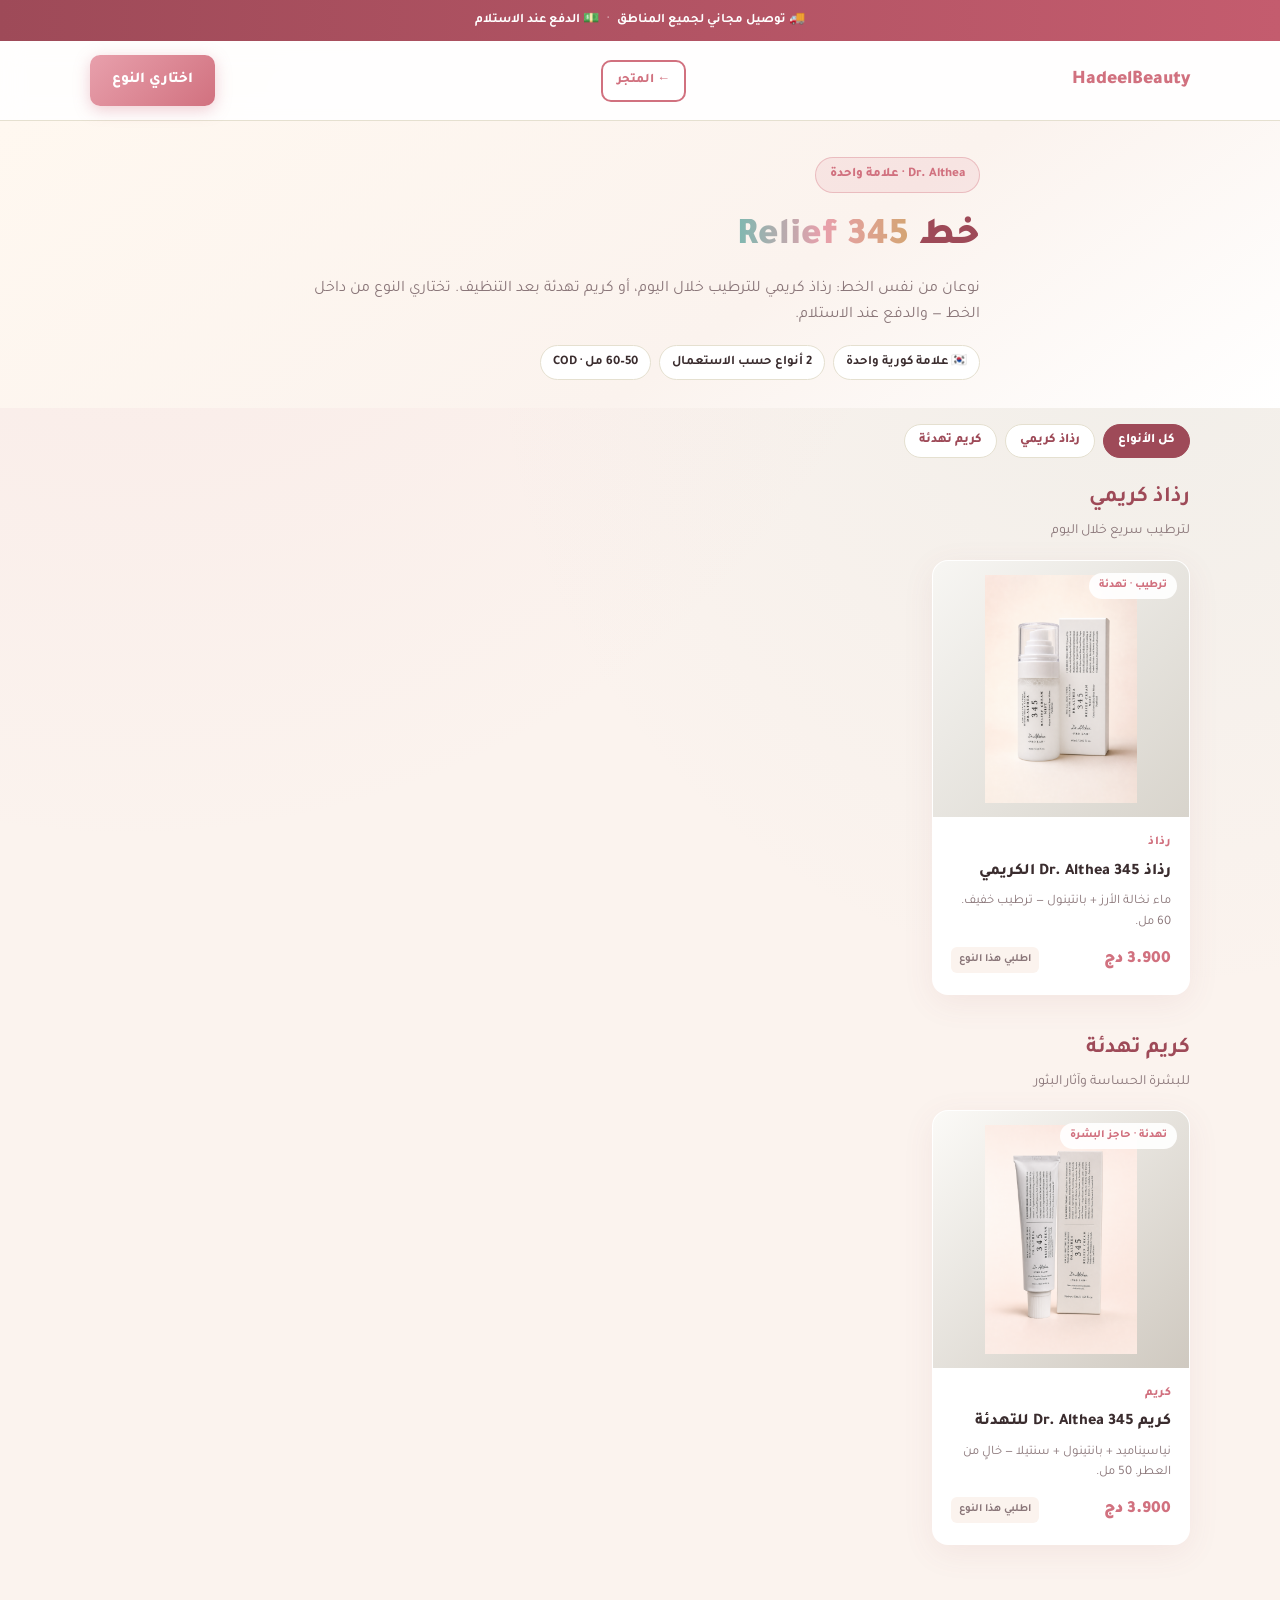
==== althea.html @ 45a796de "Add Anua, Dr. Althea, and Beauty of Joseon as brand lines with type filters. Co-authored-by: Cursor " ====
<!DOCTYPE html>
<html lang="ar" dir="rtl">
<head>
<meta charset="UTF-8" />
<meta name="viewport" content="width=device-width, initial-scale=1.0" />
<title>خط Dr. Althea 345 | HadeelBeauty</title>
<meta name="description" content="خط Dr. Althea 345 Relief — علامة كورية واحدة بنوعين: رذاذ كريمي وكريم تهدئة. الدفع عند الاستلام في الجزائر." />
<link rel="preconnect" href="https://fonts.googleapis.com">
<link href="https://fonts.googleapis.com/css2?family=Tajawal:wght@400;500;700;800;900&display=swap" rel="stylesheet">
<link rel="stylesheet" href="style.css?v=12" />
<link rel="canonical" href="https://hadeelbeauty.store/althea.html" />
<script src="config.js?v=9" charset="UTF-8"></script>
<script>
(function () {
  var id = (window.HADEELBEAUTY_CONFIG && window.HADEELBEAUTY_CONFIG.META_PIXEL_ID) || "";
  if (!id) return;
  !function (f, b, e, v, n, t, s) {
    if (f.fbq) return;
    n = f.fbq = function () { n.callMethod ? n.callMethod.apply(n, arguments) : n.queue.push(arguments); };
    if (!f._fbq) f._fbq = n;
    n.push = n; n.loaded = true; n.version = "2.0"; n.queue = [];
    t = b.createElement(e); t.async = true; t.src = v;
    s = b.getElementsByTagName(e)[0]; s.parentNode.insertBefore(t, s);
  }(window, document, "script", "https://connect.facebook.net/en_US/fbevents.js");
  fbq("init", id);
  fbq("track", "PageView");
})();
</script>
<noscript><img height="1" width="1" style="display:none" alt=""
  src="https://www.facebook.com/tr?id=1027331430352258&amp;ev=PageView&amp;noscript=1" /></noscript>
</head>
<body data-line-key="ALTHEA_LINE">

<div class="promo-bar">
  <div class="container promo-inner">
    <span>🚚 توصيل مجاني لجميع المناطق</span>
    <span class="promo-sep">·</span>
    <span>💵 الدفع عند الاستلام</span>
  </div>
</div>

<header class="site-header">
  <div class="container header-inner">
    <a href="index.html" class="logo">
      <span style="font-weight:900;font-size:1.2rem;color:var(--primary)">HadeelBeauty</span>
    </a>
    <a href="index.html" class="btn btn-outline pd-back">← المتجر</a>
    <a href="#line-products" class="btn btn-primary">اختاري النوع</a>
  </div>
</header>

<main class="arencia-page">
  <section class="arencia-hero">
    <div class="container arencia-hero-inner">
      <span class="section-badge">Dr. Althea · علامة واحدة</span>
      <h1>خط <span class="text-gradient">345 Relief</span></h1>
      <p class="arencia-lead">نوعان من نفس الخط: رذاذ كريمي للترطيب خلال اليوم، أو كريم تهدئة بعد التنظيف. تختاري النوع من داخل الخط — والدفع عند الاستلام.</p>
      <ul class="arencia-hero-pills">
        <li>🇰🇷 علامة كورية واحدة</li>
        <li>2 أنواع حسب الاستعمال</li>
        <li>50–60 مل · COD</li>
      </ul>
    </div>
  </section>

  <section id="line-products" class="arencia-line">
    <div class="container">
      <div class="arencia-filters" id="lineFilters" role="tablist" aria-label="أنواع الخط"></div>
      <div id="lineGroups">
        <p class="loading">جاري تحميل الخط...</p>
      </div>
    </div>
  </section>
</main>

<script src="tracking.js?v=5" charset="UTF-8"></script>
<script src="brand-line.js?v=1" charset="UTF-8"></script>
</body>
</html>
---- style.css ----
/* ── Announcement Bar ──────────────────────────────────────────────── */
.announcement-bar {
  background: linear-gradient(90deg, #9e4a58 0%, #c45c6e 50%, #9e4a58 100%);
  color: #fff;
  text-align: center;
  padding: 9px 16px;
  font-size: 12.5px;
  font-weight: 700;
  letter-spacing: 0.01em;
  position: relative;
  overflow: hidden;
}

.announcement-bar::before {
  content: '';
  position: absolute;
  inset: 0;
  background: repeating-linear-gradient(
    90deg,
    transparent,
    transparent 40px,
    rgba(255,255,255,0.04) 40px,
    rgba(255,255,255,0.04) 41px
  );
  pointer-events: none;
}

.announcement-bar-inner {
  display: flex;
  flex-wrap: wrap;
  justify-content: center;
  align-items: center;
  gap: 6px 14px;
  position: relative;
  z-index: 1;
}

.announcement-sep {
  color: rgba(255,255,255,0.45);
  font-size: 11px;
}

@media (max-width: 600px) {
  .announcement-sep { display: none; }
  .announcement-bar-inner { flex-direction: column; gap: 3px; }
  .announcement-bar { padding: 8px 12px; font-size: 11.5px; }
}

/* ─────────────────────────────────────────────────────────────────── */

:root {
  --brand-green: #e8a0ac;
  --brand-green-dark: #d1717f;
  --brand-green-deep: #9e4a58;
  --brand-green-light: #f5c4cc;
  --brand-pink: #c45c6e;
  --brand-cyan: #7eb8b0;
  --brand-gold: #d4a574;
  --cream: #fbf3ee;
  --cream-dark: #f5ebe6;
  --text: #3a2c2e;
  --muted: #8a7679;
  --white: #ffffff;
  --border: #e5e0d0;
  --gold: #FFCC00;
  --radius: 16px;
  --radius-sm: 10px;
  --shadow: 0 8px 32px rgba(158, 74, 88, 0.08);
  --shadow-lg: 0 16px 48px rgba(158, 74, 88, 0.12);
}

* { box-sizing: border-box; }

html { scroll-behavior: smooth; }

body {
  margin: 0;
  font-family: 'Tajawal', sans-serif;
  background: var(--cream);
  color: var(--text);
  line-height: 1.65;
  background-image:
    radial-gradient(circle at 10% 0%, rgba(232, 160, 172, 0.12) 0%, transparent 42%),
    radial-gradient(circle at 90% 20%, rgba(126, 184, 176, 0.08) 0%, transparent 38%);
}

a { color: inherit; text-decoration: none; }

.container {
  max-width: 1140px;
  margin: 0 auto;
  padding: 0 20px;
}

.text-gradient {
  background: linear-gradient(90deg, var(--brand-cyan), var(--brand-green), var(--brand-gold));
  -webkit-background-clip: text;
  background-clip: text;
  color: transparent;
}

/* Promo bar */
.promo-bar {
  background: linear-gradient(90deg, var(--brand-green-deep), var(--brand-pink));
  color: white;
  font-size: 13px;
  font-weight: 700;
}

.promo-inner {
  display: flex;
  flex-wrap: wrap;
  justify-content: center;
  align-items: center;
  gap: 8px;
  padding: 10px 20px;
}

.promo-sep { opacity: 0.45; }

/* Header */
.site-header {
  background: rgba(255, 255, 255, 0.92);
  backdrop-filter: blur(12px);
  border-bottom: 1px solid var(--border);
  position: sticky;
  top: 0;
  z-index: 50;
}

.header-inner {
  display: flex;
  align-items: center;
  justify-content: space-between;
  gap: 16px;
  padding: 14px 20px;
}

.logo {
  display: flex;
  align-items: center;
  gap: 10px;
  font-size: 22px;
  font-weight: 900;
  color: var(--brand-green-dark);
  flex-shrink: 0;
}

.logo-img {
  display: block;
  height: 48px;
  width: auto;
  max-width: min(160px, 42vw);
  object-fit: contain;
}

.footer-logo-img {
  display: block;
  width: min(170px, 100%);
  height: auto;
  margin-bottom: 12px;
  background: white;
  border-radius: 12px;
  padding: 8px 12px;
}

.logo-text {
  font-size: 26px;
  font-weight: 900;
  color: var(--brand-green-dark);
}

.footer-logo-text {
  font-size: 24px;
  display: block;
  margin-bottom: 10px;
  color: white;
}

.logo-img {
  height: 56px;
  width: auto;
  display: block;
  object-fit: contain;
}

.footer-logo {
  height: 64px;
  width: auto;
  display: block;
  margin-bottom: 12px;
  object-fit: contain;
}

.logo-icon { flex-shrink: 0; }

.header-nav {
  display: flex;
  gap: 20px;
  font-size: 14px;
  font-weight: 700;
  color: var(--muted);
}

.header-nav a:hover { color: var(--brand-green-dark); }

.cart-btn {
  position: relative;
  background: linear-gradient(135deg, var(--brand-green), var(--brand-green-dark));
  color: white;
  border: none;
  border-radius: 999px;
  padding: 10px 18px;
  font-family: inherit;
  font-size: 14px;
  font-weight: 800;
  cursor: pointer;
  box-shadow: 0 4px 16px rgba(209, 113, 127, 0.35);
  flex-shrink: 0;
}

.cart-count {
  background: white;
  color: var(--brand-green-dark);
  border-radius: 999px;
  padding: 1px 8px;
  font-size: 12px;
  margin-inline-start: 4px;
}

/* Hero */
.hero {
  position: relative;
  background: linear-gradient(145deg, #fce4ec 0%, var(--cream) 50%, #fff 100%);
  padding: 52px 0 64px;
  overflow: hidden;
}

.hero--with-banner {
  background: none;
  padding: 0;
  min-height: 460px;
  display: flex;
  align-items: center;
}

.hero--with-banner .hero-banner-img {
  position: absolute;
  inset: 0;
  width: 100%;
  height: 100%;
  object-fit: cover;
  object-position: center;
  z-index: 0;
}

.hero--with-banner .hero-banner-overlay {
  position: absolute;
  inset: 0;
  background: linear-gradient(135deg, rgba(251,243,238,0.88) 0%, rgba(251,243,238,0.72) 50%, rgba(251,243,238,0.55) 100%);
  z-index: 1;
}

.hero--with-banner .hero-bg-pattern { z-index: 2; }
.hero--with-banner .container { position: relative; z-index: 3; }

.hero--classic {
  padding: 56px 0 48px;
  text-align: center;
}

.hero-classic {
  position: relative;
  z-index: 1;
  max-width: 640px;
  margin: 0 auto;
  display: flex;
  flex-direction: column;
  align-items: center;
}

.hero-logo--center {
  width: min(280px, 82vw);
  margin-bottom: 12px;
}

.hero-tagline {
  margin: 0 0 16px;
  font-size: 13px;
  font-weight: 700;
  letter-spacing: 0.02em;
  color: var(--muted);
}

.hero-classic h1 {
  font-size: clamp(28px, 5vw, 40px);
  font-weight: 900;
  line-height: 1.4;
  margin: 0 0 14px;
  color: var(--brand-green-deep);
}

.hero-classic .hero-lead {
  max-width: 520px;
  margin: 0 0 24px;
  text-align: center;
}

.hero-actions--center {
  justify-content: center;
  margin-bottom: 20px;
}

.hero-trust-list {
  list-style: none;
  margin: 0;
  padding: 0;
  display: flex;
  flex-wrap: wrap;
  justify-content: center;
  gap: 10px 18px;
  font-size: 13px;
  font-weight: 700;
  color: var(--brand-green-dark);
}

.hero-trust-list li {
  opacity: 0.9;
}

.hero-bg-pattern {
  position: absolute;
  inset: 0;
  opacity: 0.35;
  background-image:
    radial-gradient(circle, rgba(209, 113, 127, 0.15) 1px, transparent 1px);
  background-size: 24px 24px;
  pointer-events: none;
}

.hero-grid {
  position: relative;
  z-index: 1;
  display: grid;
  grid-template-columns: 1.05fr 0.95fr;
  gap: 36px;
  align-items: center;
}

.hero-copy h1 {
  font-size: clamp(28px, 4vw, 42px);
  font-weight: 900;
  line-height: 1.35;
  margin: 12px 0 16px;
  color: var(--brand-green-deep);
}

.hero-logo {
  display: block;
  width: min(240px, 78vw);
  height: auto;
  margin-bottom: 14px;
}

.hero-lead {
  font-size: 17px;
  color: var(--muted);
  margin: 0 0 24px;
  max-width: 520px;
}

.hero-actions {
  display: flex;
  flex-wrap: wrap;
  gap: 12px;
  margin-bottom: 20px;
}

.hero-badges {
  display: flex;
  flex-wrap: wrap;
  gap: 8px;
}

.hero-badge {
  background: white;
  border: 1px solid var(--border);
  border-radius: 999px;
  padding: 6px 12px;
  font-size: 12px;
  font-weight: 700;
  color: var(--brand-green-dark);
}

.hero-visual {
  position: relative;
  min-height: 320px;
}

.hero-image-frame {
  position: relative;
  display: block;
  border-radius: calc(var(--radius) + 4px);
  overflow: hidden;
  box-shadow: var(--shadow-lg);
  border: 3px solid rgba(255, 255, 255, 0.85);
  background: #fff;
  text-decoration: none;
  color: inherit;
}

.hero-image-frame--product {
  background: linear-gradient(160deg, #fff 0%, var(--cream) 100%);
}

.hero-banner-img {
  display: block;
  width: 100%;
  height: auto;
  aspect-ratio: 16 / 10;
  object-fit: cover;
}

.hero-banner-img--product {
  aspect-ratio: 1 / 1;
  object-fit: contain;
  padding: 20px;
}

.hero-float-card {
  position: absolute;
  bottom: 16px;
  left: 16px;
  right: 16px;
  display: flex;
  align-items: center;
  gap: 10px;
  background: rgba(255, 255, 255, 0.94);
  backdrop-filter: blur(8px);
  border-radius: var(--radius-sm);
  padding: 12px 14px;
  box-shadow: 0 8px 24px rgba(158, 74, 88, 0.15);
  border: 1px solid rgba(255, 255, 255, 0.9);
}

.hero-float-badge {
  flex-shrink: 0;
  font-size: 11px;
  font-weight: 800;
  color: white;
  background: linear-gradient(135deg, var(--brand-green), var(--brand-green-dark));
  padding: 6px 10px;
  border-radius: 999px;
}

.hero-float-card img {
  display: none;
}

.hero-float-label {
  display: flex;
  flex-direction: column;
  gap: 2px;
  min-width: 0;
}

.hero-float-label strong {
  font-size: 13px;
  color: var(--brand-green-deep);
}

.hero-float-label span {
  font-size: 11px;
  color: var(--muted);
  font-weight: 700;
}

/* Brand story */
.brand-story {
  padding: 56px 0;
  background: white;
  border-top: 1px solid var(--border);
  border-bottom: 1px solid var(--border);
}

.brand-story-grid {
  display: grid;
  grid-template-columns: 1fr 1.1fr;
  gap: 40px;
  align-items: center;
}

.brand-story-visual {
  position: relative;
  border-radius: var(--radius);
  overflow: hidden;
  box-shadow: var(--shadow);
}

.brand-story-visual--photo {
  border-radius: 20px;
  overflow: hidden;
  box-shadow: 0 20px 60px rgba(158, 74, 88, 0.18);
}

.brand-story-img {
  width: 100%;
  height: 100%;
  object-fit: cover;
  display: block;
  border-radius: 20px;
  transition: transform 0.5s ease;
}

.brand-story-visual--photo:hover .brand-story-img {
  transform: scale(1.03);
}

.brand-story-visual--logo {
  display: flex;
  flex-direction: column;
  align-items: center;
  justify-content: center;
  min-height: 280px;
  padding: 40px 28px;
  background: linear-gradient(160deg, #fff 0%, var(--cream) 100%);
  border: 1px solid var(--border);
  box-shadow: none;
}

.brand-story-logo-only {
  display: block;
  width: min(300px, 100%);
  height: auto;
}

.brand-story-logo-caption {
  margin: 16px 0 0;
  font-size: 14px;
  font-weight: 700;
  color: var(--muted);
  text-align: center;
}

.brand-story-lead {
  font-size: 16px;
  color: var(--muted);
  line-height: 1.85;
  margin: 0 0 20px;
}

.brand-pillars {
  list-style: none;
  margin: 0;
  padding: 0;
  display: flex;
  flex-direction: column;
  gap: 14px;
}

.brand-pillars li {
  display: flex;
  gap: 14px;
  align-items: flex-start;
  background: var(--cream);
  border: 1px solid var(--border);
  border-radius: var(--radius-sm);
  padding: 14px 16px;
}

.brand-pillar-icon {
  font-size: 26px;
  line-height: 1;
  flex-shrink: 0;
}

.brand-pillars strong {
  display: block;
  color: var(--brand-green-deep);
  margin-bottom: 4px;
  font-size: 15px;
}

.brand-pillars p {
  margin: 0;
  font-size: 13px;
  color: var(--muted);
  line-height: 1.7;
}

/* Section shared */
.section-badge {
  display: inline-block;
  background: rgba(232, 160, 172, 0.18);
  color: var(--brand-green-dark);
  border: 1px solid rgba(209, 113, 127, 0.35);
  font-size: 13px;
  font-weight: 800;
  padding: 6px 14px;
  border-radius: 999px;
  margin-bottom: 10px;
}

.section-badge.light {
  background: rgba(255, 255, 255, 0.2);
  color: white;
}

.section-head {
  text-align: center;
  margin-bottom: 32px;
}

.section-title {
  font-size: clamp(24px, 3vw, 32px);
  font-weight: 900;
  margin: 0 0 10px;
  color: var(--brand-green-deep);
}

.section-lead {
  font-size: 16px;
  color: var(--muted);
  max-width: 620px;
  margin: 0 auto;
}

/* Stats */
.stats {
  padding: 0 0 8px;
  margin-top: -24px;
  position: relative;
  z-index: 2;
}

.stats-grid {
  display: grid;
  grid-template-columns: repeat(4, 1fr);
  gap: 14px;
}

.stat-card {
  background: white;
  border-radius: var(--radius);
  box-shadow: var(--shadow);
  padding: 20px 14px;
  text-align: center;
}

.stat-icon { font-size: 28px; display: block; margin-bottom: 6px; }

.stat-num {
  display: block;
  font-size: 26px;
  font-weight: 900;
  color: var(--brand-green-dark);
  line-height: 1.2;
}

.stat-label {
  font-size: 12px;
  font-weight: 700;
  color: var(--muted);
}

/* Trust bar */
.trust-bar {
  background: white;
  border-bottom: 1px solid var(--border);
  margin-top: 20px;
}

.trust-bar-inner {
  display: grid;
  grid-template-columns: repeat(4, 1fr);
  gap: 12px;
  padding: 18px 20px;
}

.trust-item {
  display: flex;
  align-items: center;
  justify-content: center;
  gap: 8px;
  font-size: 13px;
  font-weight: 800;
  color: var(--brand-green-dark);
  text-align: center;
}

.trust-icon { font-size: 18px; flex-shrink: 0; }

/* Products */
.products-section {
  padding: 56px 0 40px;
  background: linear-gradient(180deg, var(--cream) 0%, #fff 100%);
}

.product-grid {
  display: grid;
  grid-template-columns: repeat(auto-fill, minmax(240px, 1fr));
  gap: 22px;
}

.loading { color: var(--muted); text-align: center; grid-column: 1 / -1; }

.product-card {
  background: white;
  border-radius: var(--radius);
  box-shadow: var(--shadow);
  overflow: hidden;
  cursor: pointer;
  transition: transform 0.18s ease, box-shadow 0.18s ease;
  display: flex;
  flex-direction: column;
  border: 1px solid transparent;
}

.product-card:hover {
  transform: translateY(-6px);
  box-shadow: var(--shadow-lg);
  border-color: var(--border);
}

.product-thumb {
  aspect-ratio: 1 / 1;
  display: flex;
  align-items: center;
  justify-content: center;
  position: relative;
  overflow: hidden;
}

.product-thumb img {
  width: 100%;
  height: 100%;
  object-fit: contain;
  background: transparent;
  padding: 14px;
}

.product-thumb-placeholder {
  width: 100%;
  height: 100%;
  display: flex;
  flex-direction: column;
  align-items: center;
  justify-content: center;
  gap: 8px;
  font-size: 52px;
}

.product-category {
  position: absolute;
  top: 12px;
  right: 12px;
  background: rgba(255, 255, 255, 0.92);
  color: var(--brand-green-dark);
  font-size: 11px;
  font-weight: 800;
  padding: 4px 10px;
  border-radius: 999px;
}

.product-info {
  padding: 16px 18px 20px;
  display: flex;
  flex-direction: column;
  gap: 8px;
  flex: 1;
}

.product-info h3 {
  font-size: 16px;
  font-weight: 800;
  margin: 0;
  line-height: 1.45;
}

.product-desc {
  font-size: 13px;
  color: var(--muted);
  margin: 0;
  flex: 1;
  line-height: 1.6;
}

.product-footer {
  display: flex;
  align-items: center;
  justify-content: space-between;
  gap: 8px;
  margin-top: 4px;
}

.product-price {
  font-weight: 900;
  color: var(--brand-green-dark);
  font-size: 17px;
}

.product-cod {
  font-size: 11px;
  font-weight: 700;
  color: var(--muted);
  background: var(--cream);
  padding: 4px 8px;
  border-radius: 6px;
}

/* Trust covenant */
.trust-covenant {
  padding: 20px 0 48px;
}

.covenant-card {
  background: linear-gradient(135deg, var(--brand-green-deep), var(--brand-green-dark));
  color: white;
  border-radius: calc(var(--radius) + 4px);
  padding: 36px 32px;
  box-shadow: var(--shadow-lg);
  border: 2px solid rgba(196, 92, 110, 0.35);
}

.covenant-card h2 {
  font-size: clamp(22px, 3vw, 30px);
  font-weight: 900;
  margin: 0 0 14px;
}

.covenant-body {
  font-size: 16px;
  line-height: 1.85;
  opacity: 0.92;
  margin: 0 0 22px;
  max-width: 720px;
}

.covenant-pills {
  list-style: none;
  margin: 0;
  padding: 0;
  display: grid;
  grid-template-columns: repeat(auto-fit, minmax(220px, 1fr));
  gap: 10px;
}

.covenant-pills li {
  background: rgba(255, 255, 255, 0.12);
  border: 1px solid rgba(255, 255, 255, 0.18);
  border-radius: var(--radius-sm);
  padding: 12px 14px;
  font-size: 14px;
  font-weight: 700;
}

/* Why us */
.why-us {
  background: white;
  padding: 48px 0;
}

.why-grid {
  display: grid;
  grid-template-columns: repeat(auto-fit, minmax(230px, 1fr));
  gap: 20px;
}

.why-card {
  background: var(--cream);
  border-radius: var(--radius);
  padding: 24px 20px;
  text-align: center;
  border: 1px solid var(--border);
  transition: transform 0.15s ease;
}

.why-card:hover { transform: translateY(-3px); }

.why-icon {
  font-size: 32px;
  display: block;
  margin-bottom: 12px;
}

.why-card h3 {
  font-size: 16px;
  font-weight: 900;
  margin: 0 0 8px;
  color: var(--brand-green-dark);
}

.why-card p {
  font-size: 14px;
  color: var(--muted);
  margin: 0;
}

/* Reviews */
.reviews {
  padding: 48px 0;
}

.reviews-summary {
  display: flex;
  align-items: center;
  justify-content: center;
  flex-wrap: wrap;
  gap: 10px;
  margin-top: 8px;
}

.reviews-score {
  font-size: 32px;
  font-weight: 900;
  color: var(--brand-green-dark);
}

.reviews-stars {
  color: var(--gold);
  font-size: 20px;
  letter-spacing: 2px;
}

.reviews-count {
  font-size: 14px;
  color: var(--muted);
  font-weight: 700;
}

.reviews-grid {
  display: grid;
  grid-template-columns: repeat(auto-fit, minmax(280px, 1fr));
  gap: 18px;
}

.review-card {
  background: white;
  border-radius: var(--radius);
  box-shadow: var(--shadow);
  padding: 20px;
  border: 1px solid var(--border);
}

.review-head {
  display: flex;
  align-items: flex-start;
  gap: 12px;
  margin-bottom: 12px;
}

.review-avatar {
  flex-shrink: 0;
  width: 44px;
  height: 44px;
  border-radius: 999px;
  color: white;
  display: flex;
  align-items: center;
  justify-content: center;
  font-weight: 900;
  font-size: 17px;
}

.review-name {
  font-weight: 800;
  font-size: 14px;
}

.review-verified {
  font-size: 11px;
  font-weight: 700;
  color: #2e7d5a;
  margin-inline-start: 4px;
}

.review-location {
  font-size: 12px;
  color: var(--muted);
  margin-top: 2px;
}

.review-stars {
  color: var(--gold);
  font-size: 14px;
  letter-spacing: 1px;
  margin-top: 4px;
}

.review-text {
  font-size: 14px;
  margin: 0 0 10px;
  line-height: 1.75;
}

.review-product {
  display: inline-block;
  font-size: 11px;
  font-weight: 800;
  color: var(--brand-green-dark);
  background: var(--cream);
  padding: 4px 10px;
  border-radius: 999px;
}

.reviews-note {
  text-align: center;
  color: var(--muted);
  font-size: 12px;
  margin: 24px 0 0;
}

/* FAQ */
.faq {
  background: white;
  padding: 48px 0 56px;
}

.faq-list {
  display: flex;
  flex-direction: column;
  gap: 10px;
  max-width: 760px;
  margin: 0 auto;
}

.faq-item {
  background: var(--cream);
  border-radius: var(--radius-sm);
  padding: 16px 20px;
  border: 1px solid var(--border);
}

.faq-item summary {
  cursor: pointer;
  font-weight: 800;
  font-size: 15px;
  list-style: none;
  color: var(--brand-green-deep);
}

.faq-item summary::-webkit-details-marker { display: none; }

.faq-item summary::before {
  content: "+";
  display: inline-block;
  width: 20px;
  color: var(--brand-green-dark);
  font-weight: 900;
}

.faq-item[open] summary::before { content: "−"; }

.faq-item p {
  margin: 12px 0 0 24px;
  color: var(--muted);
  font-size: 14px;
  line-height: 1.75;
}

/* Buttons */
.btn {
  border: none;
  border-radius: var(--radius-sm);
  padding: 13px 22px;
  font-family: inherit;
  font-size: 15px;
  font-weight: 800;
  cursor: pointer;
  display: inline-flex;
  align-items: center;
  justify-content: center;
  transition: transform 0.12s ease, box-shadow 0.12s ease;
}

.btn:active { transform: scale(0.98); }

.btn-primary {
  background: linear-gradient(135deg, var(--brand-green), var(--brand-green-dark));
  color: white;
  box-shadow: 0 4px 16px rgba(209, 113, 127, 0.35);
}

.btn-primary:disabled {
  opacity: 0.6;
  cursor: not-allowed;
}

.btn-block { width: 100%; }

.btn-outline {
  background: white;
  border: 2px solid var(--brand-green-dark);
  color: var(--brand-green-dark);
}

/* Overlay / modal */
.overlay {
  position: fixed;
  inset: 0;
  background: rgba(31, 42, 20, 0.52);
  backdrop-filter: blur(4px);
  display: flex;
  align-items: center;
  justify-content: center;
  z-index: 100;
  padding: 16px;
}

.overlay[hidden] { display: none; }

.modal {
  background: white;
  border-radius: var(--radius);
  max-width: 480px;
  width: 100%;
  max-height: 88vh;
  overflow-y: auto;
  padding: 28px;
  position: relative;
  box-shadow: var(--shadow-lg);
}

.modal-close {
  position: absolute;
  top: 14px;
  left: 14px;
  background: var(--cream);
  border: none;
  border-radius: 999px;
  width: 34px;
  height: 34px;
  cursor: pointer;
  font-size: 15px;
}

.product-modal .product-modal-thumb {
  width: 100%;
  aspect-ratio: 1/1;
  background: var(--cream);
  border-radius: var(--radius);
  display: flex;
  align-items: center;
  justify-content: center;
  font-size: 64px;
  margin-bottom: 16px;
  overflow: hidden;
}

.product-modal-thumb img {
  width: 100%;
  height: 100%;
  object-fit: contain;
  background: transparent;
  padding: 14px;
}

.qty-row {
  display: flex;
  align-items: center;
  gap: 12px;
  margin: 18px 0;
}

.qty-row button {
  width: 36px;
  height: 36px;
  border-radius: 8px;
  border: 1px solid var(--border);
  background: white;
  font-size: 18px;
  cursor: pointer;
}

.cart-item {
  display: flex;
  justify-content: space-between;
  align-items: center;
  gap: 10px;
  padding: 12px 0;
  border-bottom: 1px solid var(--border);
}

.cart-item-name { font-weight: 800; font-size: 14px; }
.cart-item-meta { font-size: 13px; color: var(--muted); }

.cart-item-remove {
  background: none;
  border: none;
  color: var(--muted);
  cursor: pointer;
  font-size: 13px;
  text-decoration: underline;
}

.cart-empty { color: var(--muted); padding: 20px 0; text-align: center; }

.cart-total-row {
  display: flex;
  justify-content: space-between;
  align-items: center;
  font-size: 17px;
  margin: 16px 0;
}

#checkoutForm,
.checkout-form {
  display: flex;
  flex-direction: column;
  gap: 14px;
  margin-top: 4px;
}

#checkoutForm label,
.checkout-field {
  display: flex;
  flex-direction: column;
  gap: 6px;
}

.checkout-label {
  font-size: 14px;
  font-weight: 900;
  color: var(--text);
}

#checkoutForm input,
#checkoutForm select,
#checkoutForm textarea,
.checkout-form input,
.checkout-form select,
.checkout-form textarea {
  font-family: inherit;
  font-size: 16px;
  padding: 13px 15px;
  border: 1.5px solid var(--border);
  border-radius: 12px;
  resize: vertical;
  background: white;
  color: var(--text);
  transition: border-color 0.2s, box-shadow 0.2s;
}

#checkoutForm input:focus,
#checkoutForm select:focus,
#checkoutForm textarea:focus,
.checkout-form input:focus,
.checkout-form select:focus,
.checkout-form textarea:focus {
  outline: none;
  border-color: var(--brand-green-dark);
  box-shadow: 0 0 0 4px rgba(209, 113, 127, 0.14);
}

.checkout-modal--premium {
  max-width: 520px;
  padding: 0;
  overflow: hidden;
  border: 1px solid rgba(209, 113, 127, 0.18);
}

.checkout-modal--premium .modal-close {
  top: 16px;
  left: 16px;
  z-index: 2;
  background: rgba(255, 255, 255, 0.92);
}

.checkout-modal--premium > .checkout-head,
.checkout-modal--premium > .checkout-trust,
.checkout-modal--premium > .checkout-form {
  padding-left: 24px;
  padding-right: 24px;
}

.checkout-modal--premium > .checkout-form {
  padding-bottom: 24px;
}

.checkout-head {
  display: flex;
  align-items: center;
  gap: 14px;
  padding: 28px 24px 12px;
  background: linear-gradient(180deg, #fff8f5 0%, #ffffff 100%);
  border-bottom: 1px solid var(--border);
}

.checkout-head-icon {
  width: 48px;
  height: 48px;
  border-radius: 14px;
  display: flex;
  align-items: center;
  justify-content: center;
  font-size: 22px;
  background: linear-gradient(135deg, var(--brand-green-light), #fff);
  border: 1px solid rgba(209, 113, 127, 0.2);
  box-shadow: 0 6px 16px rgba(209, 113, 127, 0.12);
}

.checkout-head h2 {
  margin: 0 0 4px;
  font-size: 22px;
  font-weight: 900;
  color: var(--brand-green-deep);
}

.checkout-sub {
  margin: 0;
  font-size: 13px;
  color: var(--muted);
  font-weight: 700;
}

.checkout-trust {
  list-style: none;
  margin: 0;
  padding: 14px 24px 0;
  display: flex;
  flex-wrap: wrap;
  gap: 8px;
}

.checkout-trust li {
  font-size: 11px;
  font-weight: 800;
  color: var(--brand-green-deep);
  background: rgba(232, 160, 172, 0.12);
  border: 1px solid rgba(209, 113, 127, 0.18);
  border-radius: 999px;
  padding: 6px 10px;
}

.checkout-submit {
  font-size: 17px;
  padding: 16px 20px;
  font-weight: 900;
  border-radius: 14px;
  box-shadow: 0 10px 28px rgba(209, 113, 127, 0.35);
}

.cod-note--premium {
  border: 1px dashed rgba(209, 113, 127, 0.35);
  border-radius: 12px;
  font-weight: 800;
}

.shipping-hint {
  font-size: 12px;
  margin: -8px 0 0;
  text-align: center;
}

.checkout-summary {
  background: var(--cream);
  border-radius: var(--radius-sm);
  padding: 14px;
  display: flex;
  flex-direction: column;
  gap: 6px;
}

.summary-row {
  display: flex;
  justify-content: space-between;
  font-size: 14px;
  color: var(--muted);
}

.summary-total {
  font-size: 16px;
  font-weight: 900;
  color: var(--text);
  border-top: 1px solid var(--border);
  padding-top: 8px;
  margin-top: 4px;
}

.summary-free-ship span:last-child {
  color: var(--brand-green-dark);
  font-weight: 900;
}

.cod-note {
  background: var(--cream);
  border-radius: 8px;
  padding: 12px;
  font-size: 13px;
  font-weight: 700;
  text-align: center;
  color: var(--brand-green-dark);
}

.form-error {
  color: #b3261e;
  font-size: 14px;
  margin: 0;
}

.thankyou-modal { text-align: center; max-width: 400px; }
.thankyou-icon { font-size: 52px; margin-bottom: 10px; }

/* Thank you page */
.ty-body {
  background: linear-gradient(165deg, #fff8f4 0%, var(--cream) 45%, #fff 100%);
  min-height: 100vh;
}

.ty-confetti {
  position: fixed;
  inset: 0;
  pointer-events: none;
  overflow: hidden;
  z-index: 0;
}

.ty-confetti span {
  position: absolute;
  width: 8px;
  height: 8px;
  border-radius: 50%;
  opacity: 0.45;
  animation: ty-float 6s ease-in-out infinite;
}

.ty-confetti span:nth-child(1) { background: var(--brand-green-dark); top: 12%; right: 18%; animation-delay: 0s; }
.ty-confetti span:nth-child(2) { background: var(--brand-cyan); top: 22%; left: 12%; animation-delay: 0.8s; }
.ty-confetti span:nth-child(3) { background: var(--brand-gold); top: 8%; left: 40%; animation-delay: 1.4s; }
.ty-confetti span:nth-child(4) { background: var(--brand-pink); bottom: 30%; right: 8%; animation-delay: 0.4s; }
.ty-confetti span:nth-child(5) { background: var(--brand-green-light); bottom: 18%; left: 20%; animation-delay: 1.8s; }
.ty-confetti span:nth-child(6) { background: var(--brand-green-deep); top: 45%; right: 35%; animation-delay: 2.2s; }

@keyframes ty-float {
  0%, 100% { transform: translateY(0) scale(1); opacity: 0.35; }
  50% { transform: translateY(-18px) scale(1.15); opacity: 0.7; }
}

.ty-header {
  position: relative;
  z-index: 2;
  padding: 16px 0;
  border-bottom: 1px solid rgba(158, 74, 88, 0.08);
  background: rgba(255, 255, 255, 0.82);
  backdrop-filter: blur(10px);
}

.ty-header-inner {
  display: flex;
  justify-content: center;
}

.ty-page {
  position: relative;
  z-index: 1;
  padding: 28px 0 56px;
}

.ty-container {
  max-width: 720px;
}

.ty-loading {
  text-align: center;
  color: var(--muted);
  padding: 48px 0;
}

.ty-hero {
  text-align: center;
  margin-bottom: 28px;
}

.ty-success-ring {
  width: 88px;
  height: 88px;
  margin: 0 auto 18px;
  border-radius: 50%;
  background: linear-gradient(145deg, #fff, var(--cream));
  border: 3px solid rgba(209, 113, 127, 0.25);
  display: flex;
  align-items: center;
  justify-content: center;
  box-shadow: 0 12px 40px rgba(158, 74, 88, 0.15);
  animation: ty-pop 0.55s cubic-bezier(0.34, 1.56, 0.64, 1);
}

.ty-success-ring span {
  width: 56px;
  height: 56px;
  border-radius: 50%;
  background: linear-gradient(135deg, var(--brand-green-dark), var(--brand-green-deep));
  color: white;
  display: flex;
  align-items: center;
  justify-content: center;
  font-size: 28px;
  font-weight: 900;
}

.ty-success-ring--muted span {
  background: var(--muted);
}

@keyframes ty-pop {
  0% { transform: scale(0.6); opacity: 0; }
  100% { transform: scale(1); opacity: 1; }
}

.ty-hero h1 {
  margin: 0 0 8px;
  font-size: clamp(26px, 4vw, 34px);
  font-weight: 900;
  color: var(--brand-green-deep);
  line-height: 1.4;
}

.ty-lead {
  margin: 0;
  color: var(--muted);
  font-size: 16px;
  line-height: 1.85;
  font-weight: 700;
}

.ty-grid {
  display: grid;
  grid-template-columns: 1fr 1.2fr;
  gap: 16px;
  margin-bottom: 24px;
}

.ty-card {
  background: white;
  border: 1px solid var(--border);
  border-radius: calc(var(--radius) + 2px);
  padding: 20px;
  box-shadow: var(--shadow);
}

.ty-card--empty {
  text-align: center;
  padding: 36px 24px;
}

.ty-label {
  display: block;
  font-size: 13px;
  font-weight: 800;
  color: var(--muted);
  margin-bottom: 8px;
}

.ty-order-id-row {
  display: flex;
  align-items: center;
  gap: 10px;
  flex-wrap: wrap;
}

.ty-order-id {
  flex: 1;
  min-width: 0;
  font-family: ui-monospace, Consolas, monospace;
  font-size: 15px;
  font-weight: 800;
  color: var(--brand-green-deep);
  background: var(--cream);
  padding: 12px 14px;
  border-radius: var(--radius-sm);
  border: 1px dashed rgba(209, 113, 127, 0.45);
  word-break: break-all;
}

.ty-copy-btn {
  border: none;
  background: var(--brand-green-dark);
  color: white;
  font-family: inherit;
  font-size: 13px;
  font-weight: 800;
  padding: 12px 16px;
  border-radius: 999px;
  cursor: pointer;
  white-space: nowrap;
}

.ty-copy-btn:hover { background: var(--brand-green-deep); }

.ty-hint {
  margin: 10px 0 0;
  font-size: 12px;
  color: var(--muted);
  font-weight: 700;
}

.ty-card--summary h2 {
  margin: 0 0 14px;
  font-size: 17px;
  color: var(--brand-green-deep);
}

.ty-summary-line {
  display: flex;
  justify-content: space-between;
  gap: 12px;
  align-items: flex-start;
  padding: 10px 0;
  border-bottom: 1px solid var(--border);
  font-size: 14px;
  color: var(--muted);
  font-weight: 700;
}

.ty-summary-line span:last-child {
  text-align: left;
  color: var(--text);
}

.ty-summary-items {
  max-width: 58%;
  line-height: 1.7;
}

.ty-summary-total {
  border-bottom: none;
  padding-top: 14px;
  font-size: 16px;
}

.ty-summary-total strong {
  color: var(--brand-green-dark);
  font-size: 22px;
}

.ty-free-badge {
  margin-top: 12px;
  text-align: center;
  background: rgba(126, 184, 176, 0.15);
  color: #3d7a72;
  font-weight: 900;
  font-size: 13px;
  padding: 8px 12px;
  border-radius: 999px;
}

.ty-steps {
  background: white;
  border: 1px solid var(--border);
  border-radius: calc(var(--radius) + 2px);
  padding: 22px 20px;
  box-shadow: var(--shadow);
  margin-bottom: 20px;
}

.ty-steps h2 {
  margin: 0 0 16px;
  font-size: 18px;
  color: var(--brand-green-deep);
  text-align: center;
}

.ty-timeline {
  list-style: none;
  margin: 0;
  padding: 0;
  display: grid;
  gap: 0;
}

.ty-step {
  display: flex;
  gap: 14px;
  align-items: flex-start;
  padding: 14px 0;
  position: relative;
}

.ty-step:not(:last-child)::after {
  content: "";
  position: absolute;
  right: 19px;
  top: 52px;
  bottom: -6px;
  width: 2px;
  background: var(--border);
}

.ty-step--done:not(:last-child)::after {
  background: linear-gradient(var(--brand-green-dark), var(--border));
}

.ty-step-icon {
  width: 40px;
  height: 40px;
  border-radius: 50%;
  background: var(--cream);
  border: 2px solid var(--border);
  display: flex;
  align-items: center;
  justify-content: center;
  font-size: 18px;
  flex-shrink: 0;
  position: relative;
  z-index: 1;
}

.ty-step--done .ty-step-icon {
  background: var(--brand-green-dark);
  border-color: var(--brand-green-dark);
  color: white;
}

.ty-step--active .ty-step-icon {
  background: white;
  border-color: var(--brand-green-dark);
  box-shadow: 0 0 0 4px rgba(209, 113, 127, 0.15);
}

.ty-step strong {
  display: block;
  font-size: 15px;
  color: var(--text);
  margin-bottom: 4px;
}

.ty-step p {
  margin: 0;
  font-size: 13px;
  color: var(--muted);
  line-height: 1.7;
  font-weight: 700;
}

.ty-trust {
  display: grid;
  grid-template-columns: repeat(4, 1fr);
  gap: 10px;
  margin-bottom: 24px;
}

.ty-trust-item {
  background: white;
  border: 1px solid var(--border);
  border-radius: var(--radius-sm);
  padding: 14px 10px;
  text-align: center;
  font-size: 12px;
  font-weight: 800;
  color: var(--text);
  box-shadow: var(--shadow);
}

.ty-trust-item span {
  display: block;
  font-size: 22px;
  margin-bottom: 6px;
}

.ty-actions {
  display: flex;
  flex-wrap: wrap;
  gap: 12px;
  justify-content: center;
  margin-bottom: 18px;
}

.ty-cta-main,
.ty-cta-secondary {
  min-width: min(100%, 220px);
  text-align: center;
  padding: 14px 24px;
  font-weight: 900;
}

.ty-footer-note {
  text-align: center;
  color: var(--muted);
  font-size: 14px;
  font-weight: 700;
  margin: 0;
}

@media (max-width: 700px) {
  .ty-grid { grid-template-columns: 1fr; }
  .ty-trust { grid-template-columns: repeat(2, 1fr); }
  .ty-actions { flex-direction: column; }
  .ty-cta-main, .ty-cta-secondary { width: 100%; }
}

/* Footer */
.site-footer {
  background: var(--brand-green-deep);
  color: rgba(255, 255, 255, 0.88);
  padding: 40px 0 0;
}

.footer-grid {
  display: grid;
  grid-template-columns: 1.4fr 1fr 1fr;
  gap: 28px;
  padding-bottom: 28px;
}

.footer-brand-row {
  display: flex;
  align-items: center;
  gap: 12px;
  margin-bottom: 12px;
}

.footer-logo-mark {
  flex-shrink: 0;
}

.footer-brand .footer-logo-text {
  font-size: 22px;
  font-weight: 900;
  color: white;
  margin: 0;
}

.footer-tagline {
  font-size: 14px;
  line-height: 1.75;
  margin: 0;
  opacity: 0.85;
}

.footer-brand p,
.footer-trust p {
  font-size: 14px;
  line-height: 1.75;
  margin: 0 0 6px;
  opacity: 0.85;
}

.footer-links,
.footer-trust {
  display: flex;
  flex-direction: column;
  gap: 8px;
}

.footer-links strong,
.footer-trust strong {
  color: white;
  font-size: 15px;
  margin-bottom: 4px;
}

.footer-links a {
  font-size: 14px;
  opacity: 0.85;
}

.footer-links a:hover { opacity: 1; color: white; }

.footer-bottom {
  border-top: 1px solid rgba(255, 255, 255, 0.12);
  padding: 18px 0 28px;
  text-align: center;
  font-size: 13px;
  opacity: 0.7;
}

.muted { color: var(--muted); }

@media (max-width: 900px) {
  .header-nav { display: none; }
  .hero-grid { grid-template-columns: 1fr; }
  .brand-story-grid { grid-template-columns: 1fr; }
  .stats-grid { grid-template-columns: repeat(2, 1fr); }
  .trust-bar-inner { grid-template-columns: repeat(2, 1fr); }
  .footer-grid { grid-template-columns: 1fr; }
}

@media (max-width: 480px) {
  .hero-copy h1 { font-size: 26px; }
  .modal { padding: 20px; }
  .covenant-card { padding: 24px 18px; }
  .promo-inner { font-size: 12px; }
}

/* Product detail page */
.pd-back { padding: 8px 14px; font-size: 13px; }

.product-page { padding-bottom: 80px; }

.pd-hero-section {
  background: linear-gradient(145deg, #fff8f0 0%, var(--cream) 60%, #fff 100%);
  padding: 32px 0 40px;
}

.pd-hero-grid {
  display: grid;
  grid-template-columns: 1fr 1fr;
  gap: 32px;
  align-items: start;
}

.pd-hero-frame {
  border-radius: var(--radius);
  box-shadow: var(--shadow-lg);
  border: 1px solid var(--border);
  overflow: hidden;
  padding: 20px;
  display: flex;
  align-items: center;
  justify-content: center;
}

.pd-hero-img {
  width: 100%;
  border-radius: var(--radius);
}

.pd-hero-img--photo {
  max-height: 420px;
  object-fit: contain;
  background: transparent;
  border: none;
  box-shadow: none;
}

.pd-hero-img--svg {
  background: linear-gradient(135deg, #f5f0eb, #fff);
  padding: 24px;
  object-fit: contain;
  max-height: 420px;
}

.pd-hero-copy h1 {
  font-size: clamp(22px, 3vw, 30px);
  font-weight: 900;
  color: var(--brand-green-deep);
  line-height: 1.45;
  margin: 10px 0 12px;
}

.pd-lead {
  color: var(--muted);
  font-size: 15px;
  line-height: 1.85;
  margin: 0 0 18px;
}

.pd-price-row {
  display: flex;
  align-items: baseline;
  gap: 12px;
  margin-bottom: 16px;
}

.pd-price {
  font-size: 32px;
  font-weight: 900;
  color: var(--brand-green-dark);
}

.pd-weight {
  font-size: 13px;
  font-weight: 700;
  color: var(--muted);
  background: var(--cream-dark);
  padding: 4px 10px;
  border-radius: 999px;
}

.pd-pills {
  list-style: none;
  margin: 0 0 18px;
  padding: 0;
  display: grid;
  gap: 8px;
}

.pd-pills li {
  background: white;
  border: 1px solid var(--border);
  border-radius: var(--radius-sm);
  padding: 10px 12px;
  font-size: 13px;
  font-weight: 700;
}

.pd-qty-row {
  display: inline-flex;
  align-items: center;
  gap: 14px;
  margin-bottom: 14px;
  background: white;
  border: 1px solid var(--border);
  border-radius: var(--radius-sm);
  padding: 6px 10px;
}

.pd-qty-btn {
  width: 36px;
  height: 36px;
  border: none;
  background: var(--cream-dark);
  border-radius: 8px;
  font-size: 18px;
  cursor: pointer;
}

.pd-note { font-size: 12px; margin-top: 12px; }

/* Premium order form — product page */
.pd-order-box {
  position: relative;
  background: linear-gradient(180deg, #ffffff 0%, #fffaf8 100%);
  border-radius: calc(var(--radius) + 4px);
  padding: 24px 22px 22px;
  scroll-margin-top: 90px;
  box-shadow:
    0 4px 6px rgba(158, 74, 88, 0.04),
    0 20px 50px rgba(158, 74, 88, 0.14);
  border: 1px solid rgba(209, 113, 127, 0.22);
  overflow: hidden;
}

.pd-order-box::before {
  content: "";
  position: absolute;
  inset: 0 0 auto 0;
  height: 4px;
  background: linear-gradient(90deg, var(--brand-cyan), var(--brand-green), var(--brand-gold));
}

.pd-order-head {
  display: flex;
  align-items: center;
  gap: 14px;
  margin-bottom: 16px;
}

.pd-order-head-icon {
  width: 52px;
  height: 52px;
  border-radius: 16px;
  display: flex;
  align-items: center;
  justify-content: center;
  font-size: 24px;
  background: linear-gradient(135deg, var(--brand-green-light), #fff);
  border: 1px solid rgba(209, 113, 127, 0.2);
  box-shadow: 0 8px 20px rgba(209, 113, 127, 0.15);
  flex-shrink: 0;
}

.pd-order-title {
  margin: 0 0 4px;
  font-size: clamp(22px, 3vw, 26px);
  font-weight: 900;
  color: var(--brand-green-deep);
  line-height: 1.2;
}

.pd-order-sub {
  margin: 0;
  font-size: 13px;
  color: var(--muted);
  font-weight: 700;
  line-height: 1.5;
}

.pd-order-trust {
  list-style: none;
  margin: 0 0 18px;
  padding: 0;
  display: flex;
  flex-wrap: wrap;
  gap: 8px;
}

.pd-order-trust li {
  font-size: 11px;
  font-weight: 800;
  color: var(--brand-green-deep);
  background: rgba(232, 160, 172, 0.12);
  border: 1px solid rgba(209, 113, 127, 0.18);
  border-radius: 999px;
  padding: 6px 10px;
}

.pd-order-form {
  display: flex;
  flex-direction: column;
  gap: 14px;
}

.pd-field {
  display: flex;
  flex-direction: column;
  gap: 6px;
}

.pd-field-label {
  font-size: 14px;
  font-weight: 900;
  color: var(--text);
}

.pd-order-form input,
.pd-order-form select,
.pd-order-form textarea {
  font-family: inherit;
  font-size: 16px;
  padding: 14px 16px;
  border: 1.5px solid var(--border);
  border-radius: 12px;
  background: #fff;
  color: var(--text);
  width: 100%;
  resize: vertical;
  transition: border-color 0.2s, box-shadow 0.2s, background 0.2s;
}

.pd-order-form input::placeholder,
.pd-order-form textarea::placeholder {
  color: #b8a8ab;
  font-weight: 500;
}

.pd-order-form input:focus,
.pd-order-form select:focus,
.pd-order-form textarea:focus {
  outline: none;
  border-color: var(--brand-green-dark);
  box-shadow: 0 0 0 4px rgba(209, 113, 127, 0.14);
  background: #fff;
}

.pd-qty-row--form {
  display: flex;
  align-items: center;
  gap: 12px;
  margin: 0;
  width: 100%;
  justify-content: center;
  background: linear-gradient(180deg, #fff, var(--cream));
  border: 1.5px solid var(--border);
  border-radius: 12px;
  padding: 10px 14px;
}

.pd-qty-label {
  font-size: 14px;
  font-weight: 800;
  color: var(--muted);
  margin-left: auto;
}

.pd-order-summary {
  background: linear-gradient(180deg, var(--cream) 0%, #fff 100%);
  border: 1px solid var(--border);
  border-radius: 14px;
  padding: 16px;
  display: flex;
  flex-direction: column;
  gap: 8px;
}

.pd-order-submit {
  font-size: 18px;
  padding: 17px 20px;
  font-weight: 900;
  border-radius: 14px;
  box-shadow: 0 10px 28px rgba(209, 113, 127, 0.35);
  letter-spacing: 0.01em;
}

.pd-order-submit:hover {
  transform: translateY(-1px);
  box-shadow: 0 14px 32px rgba(209, 113, 127, 0.42);
}

.pd-header-order {
  padding: 10px 18px;
  font-size: 14px;
  font-weight: 800;
}

.btn-light {
  background: white;
  color: var(--brand-green-deep);
  border: none;
  font-weight: 900;
  padding: 14px 28px;
  border-radius: 999px;
  cursor: pointer;
  font-size: 16px;
}

.btn-light:hover {
  background: var(--cream);
}

.pd-highlights {
  padding: 40px 0;
  background: white;
}

.pd-highlight-grid {
  display: grid;
  grid-template-columns: repeat(auto-fit, minmax(200px, 1fr));
  gap: 16px;
}

.pd-highlight {
  background: var(--cream);
  border: 1px solid var(--border);
  border-radius: var(--radius);
  padding: 18px;
  text-align: center;
}

.pd-highlight span { font-size: 28px; display: block; margin-bottom: 8px; }
.pd-highlight strong { display: block; color: var(--brand-green-dark); margin-bottom: 6px; }
.pd-highlight p { margin: 0; font-size: 13px; color: var(--muted); line-height: 1.7; }

.pd-gallery { padding: 20px 0 40px; }

.pd-info-grid {
  display: flex;
  flex-direction: column;
  gap: 16px;
}

.pd-info-card {
  margin: 0;
  border-radius: var(--radius);
  overflow: hidden;
  box-shadow: var(--shadow);
  border: 1px solid var(--border);
  background: white;
}

.pd-info-card img {
  width: 100%;
  height: auto;
  display: block;
}

.pd-specs-text { padding: 0 0 40px; }

.pd-specs-card {
  background: white;
  border: 1px solid var(--border);
  border-radius: var(--radius);
  padding: 24px;
  box-shadow: var(--shadow);
}

.pd-specs-card h3 {
  margin: 0 0 14px;
  color: var(--brand-green-deep);
}

.pd-specs-card ul {
  margin: 0;
  padding: 0 18px 0 0;
  line-height: 2;
  color: var(--muted);
}

.pd-bottom-cta {
  background: linear-gradient(135deg, var(--brand-green-deep), var(--brand-green-dark));
  color: white;
  padding: 40px 0 48px;
}

.pd-bottom-cta-inner { text-align: center; }

.pd-bottom-cta h2 { margin: 0 0 8px; font-size: 26px; }
.pd-bottom-cta p { opacity: 0.9; margin: 0 0 20px; }

.pd-sticky-bar {
  position: fixed;
  bottom: 0;
  left: 0;
  right: 0;
  background: rgba(255, 255, 255, 0.96);
  backdrop-filter: blur(10px);
  border-top: 1px solid var(--border);
  padding: 12px 0;
  z-index: 60;
  box-shadow: 0 -4px 24px rgba(0, 0, 0, 0.06);
}

.pd-sticky-inner {
  display: flex;
  align-items: center;
  justify-content: space-between;
  gap: 12px;
}

.pd-sticky-info strong {
  display: block;
  font-size: 18px;
  color: var(--brand-green-dark);
}

@media (max-width: 900px) {
  .pd-hero-grid { grid-template-columns: 1fr; }
  .pd-hero-copy { order: 1; }
  .pd-hero-media { order: 2; }
  .pd-back { display: none; }
}

.pd-brand-crumb {
  margin: 6px 0 0;
  font-size: 13px;
  font-weight: 700;
  color: var(--muted);
}

.pd-brand-crumb a {
  color: var(--brand-green-deep);
  text-decoration: underline;
  text-underline-offset: 3px;
}

.product-card--brand {
  border: 1px solid rgba(158, 74, 88, 0.18);
}

.product-thumb--mosaic {
  background: linear-gradient(145deg, #f7f1ea 0%, #efe4dc 100%);
}

.brand-mosaic {
  display: grid;
  grid-template-columns: 1fr 1fr;
  grid-template-rows: 1fr 1fr;
  width: 100%;
  height: 100%;
  gap: 4px;
  padding: 28px 18px 14px;
}

.brand-mosaic img {
  width: 100%;
  height: 100%;
  object-fit: contain;
  padding: 0;
  background: rgba(255, 255, 255, 0.55);
  border-radius: 10px;
}

.brand-mosaic--2 {
  grid-template-rows: 1fr;
  padding: 36px 14px 16px;
}

.brand-mosaic--3 img:nth-child(3) {
  grid-column: 1 / -1;
  max-width: 50%;
  justify-self: center;
}

.arencia-page {
  padding-bottom: 48px;
}

.arencia-hero {
  background: linear-gradient(145deg, #fff8f0 0%, var(--cream) 60%, #fff 100%);
  padding: 36px 0 28px;
}

.arencia-hero-inner {
  max-width: 720px;
}

.arencia-hero h1 {
  font-size: clamp(26px, 4vw, 38px);
  font-weight: 900;
  color: var(--brand-green-deep);
  line-height: 1.35;
  margin: 10px 0 12px;
}

.arencia-lead {
  color: var(--muted);
  font-size: 16px;
  margin: 0 0 16px;
}

.arencia-hero-pills {
  display: flex;
  flex-wrap: wrap;
  gap: 8px;
  list-style: none;
  padding: 0;
  margin: 0;
}

.arencia-hero-pills li {
  background: #fff;
  border: 1px solid var(--border);
  border-radius: 999px;
  padding: 6px 12px;
  font-size: 13px;
  font-weight: 700;
}

.arencia-line {
  padding: 8px 0 24px;
}

.arencia-filters {
  display: flex;
  flex-wrap: wrap;
  gap: 8px;
  margin: 8px 0 22px;
}

.arencia-chip {
  border: 1px solid var(--border);
  background: #fff;
  color: var(--brand-green-deep);
  border-radius: 999px;
  padding: 8px 14px;
  font-family: inherit;
  font-size: 13px;
  font-weight: 800;
  cursor: pointer;
}

.arencia-chip.is-active {
  background: var(--brand-green-deep);
  color: #fff;
  border-color: var(--brand-green-deep);
}

.arencia-group {
  margin-bottom: 36px;
}

.arencia-group-head h2 {
  margin: 0 0 4px;
  font-size: 22px;
  color: var(--brand-green-deep);
}

.arencia-group-head p {
  margin: 0 0 16px;
  color: var(--muted);
  font-size: 14px;
}

.arencia-card-kicker {
  margin: 0;
  font-size: 12px;
  font-weight: 800;
  letter-spacing: 0.04em;
  color: var(--brand-green-dark);
}
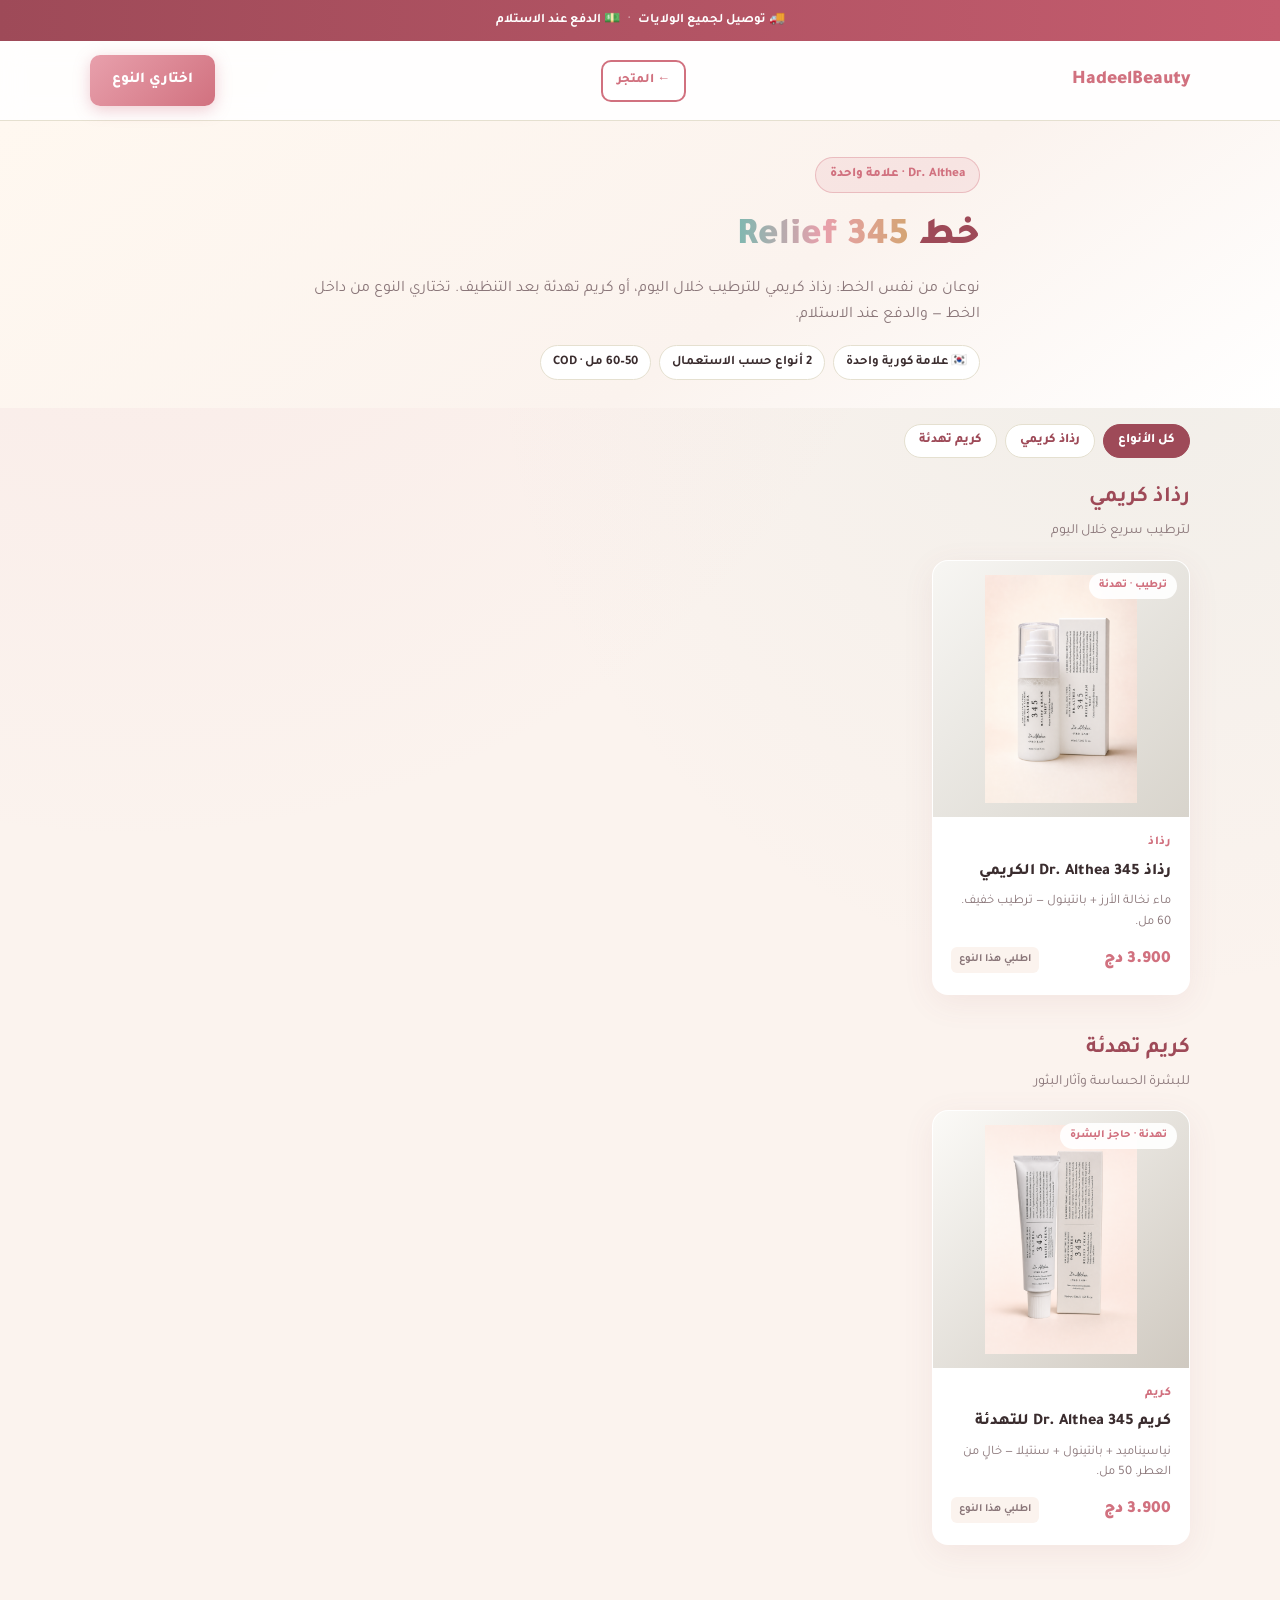
==== commit 3ec86f03: "Remove free-shipping claims; show delivery by wilaya without listing prices. Co-authored-by: Cursor " ====
--- a/althea.html
+++ b/althea.html
@@ -7,7 +7,7 @@
 <meta name="description" content="خط Dr. Althea 345 Relief — علامة كورية واحدة بنوعين: رذاذ كريمي وكريم تهدئة. الدفع عند الاستلام في الجزائر." />
 <link rel="preconnect" href="https://fonts.googleapis.com">
 <link href="https://fonts.googleapis.com/css2?family=Tajawal:wght@400;500;700;800;900&display=swap" rel="stylesheet">
-<link rel="stylesheet" href="style.css?v=12" />
+<link rel="stylesheet" href="style.css?v=13" />
 <link rel="canonical" href="https://hadeelbeauty.store/althea.html" />
 <script src="config.js?v=9" charset="UTF-8"></script>
 <script>
@@ -33,7 +33,7 @@
 
 <div class="promo-bar">
   <div class="container promo-inner">
-    <span>🚚 توصيل مجاني لجميع المناطق</span>
+    <span>🚚 توصيل لجميع الولايات</span>
     <span class="promo-sep">·</span>
     <span>💵 الدفع عند الاستلام</span>
   </div>
--- a/style.css
+++ b/style.css
@@ -1377,6 +1377,7 @@
   margin-top: 4px;
 }
 
+.summary-ship span:last-child,
 .summary-free-ship span:last-child {
   color: var(--brand-green-dark);
   font-weight: 900;
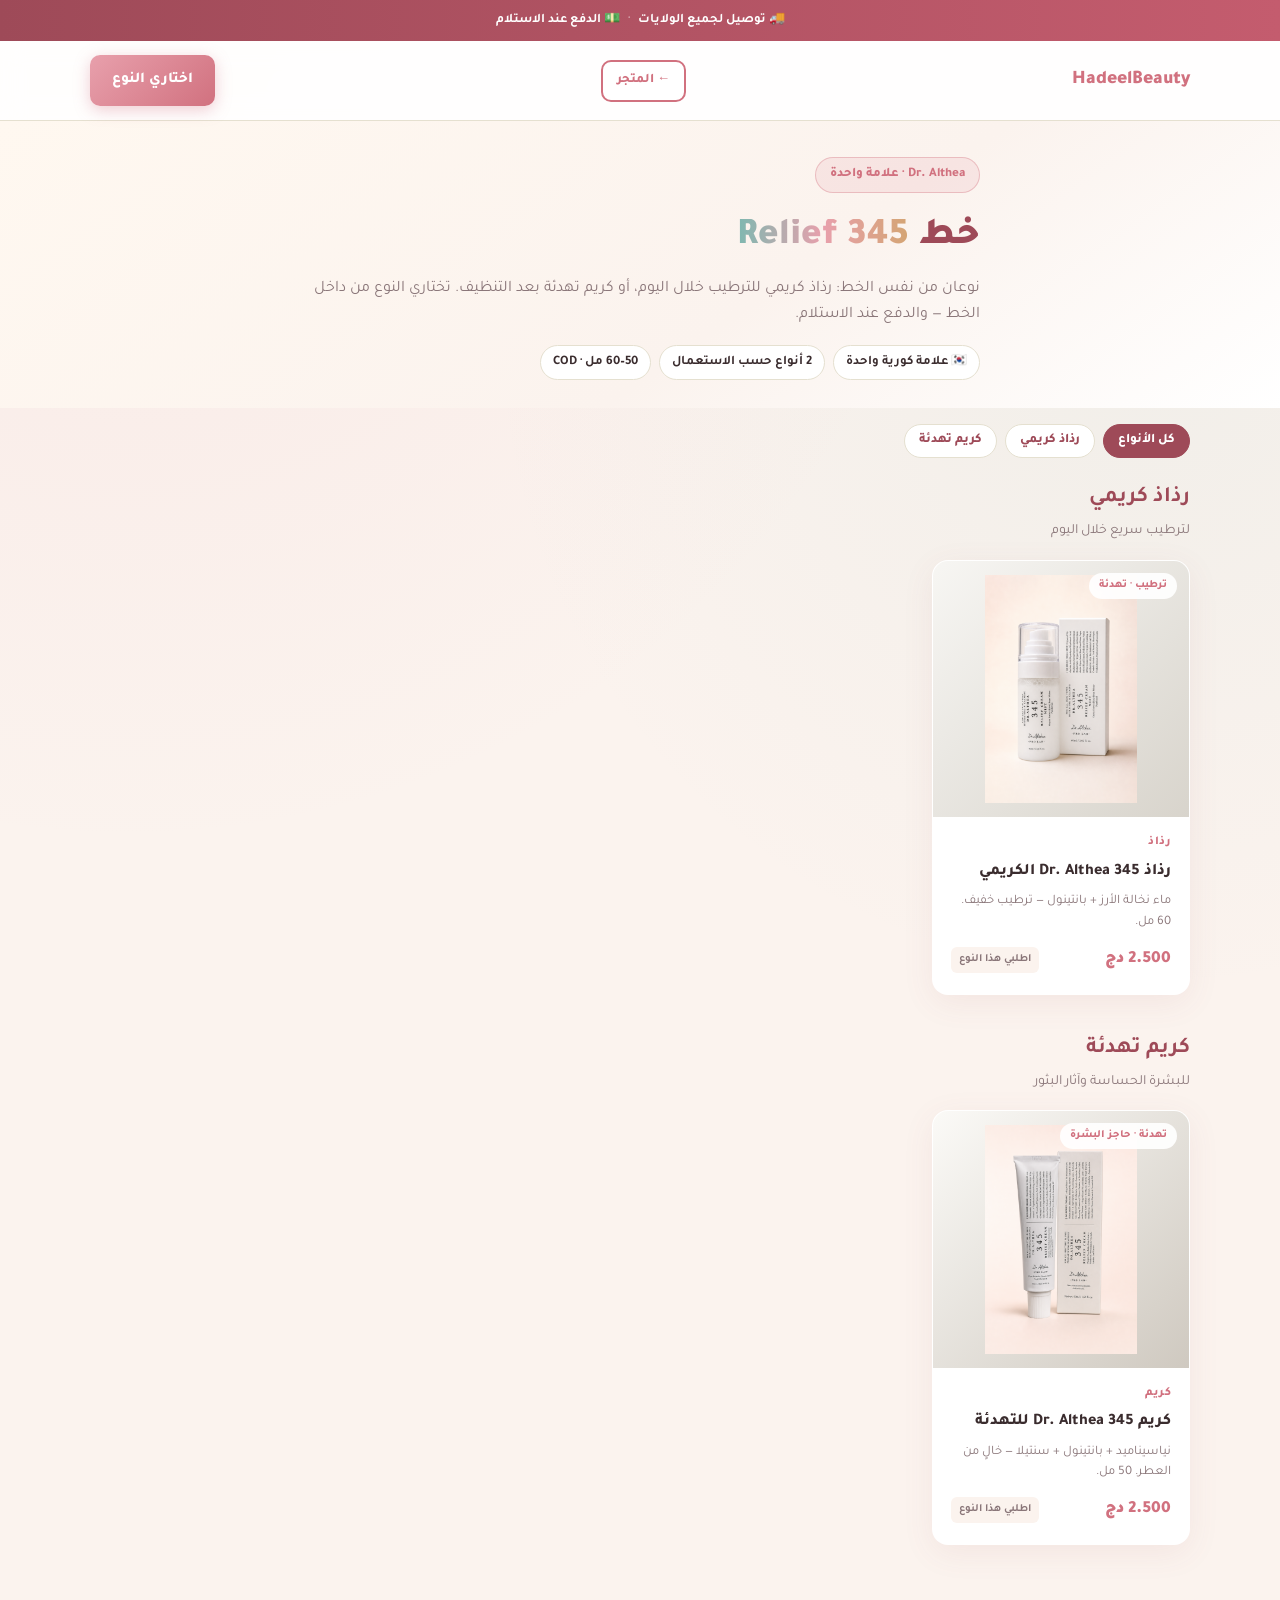
==== commit 333bfcbb: "Set catalog prices between 2200 and 2900 DZD; keep scar gel at 3500. Co-authored-by: Cursor <cursora" ====
--- a/althea.html
+++ b/althea.html
@@ -9,7 +9,7 @@
 <link href="https://fonts.googleapis.com/css2?family=Tajawal:wght@400;500;700;800;900&display=swap" rel="stylesheet">
 <link rel="stylesheet" href="style.css?v=13" />
 <link rel="canonical" href="https://hadeelbeauty.store/althea.html" />
-<script src="config.js?v=9" charset="UTF-8"></script>
+<script src="config.js?v=10" charset="UTF-8"></script>
 <script>
 (function () {
   var id = (window.HADEELBEAUTY_CONFIG && window.HADEELBEAUTY_CONFIG.META_PIXEL_ID) || "";
